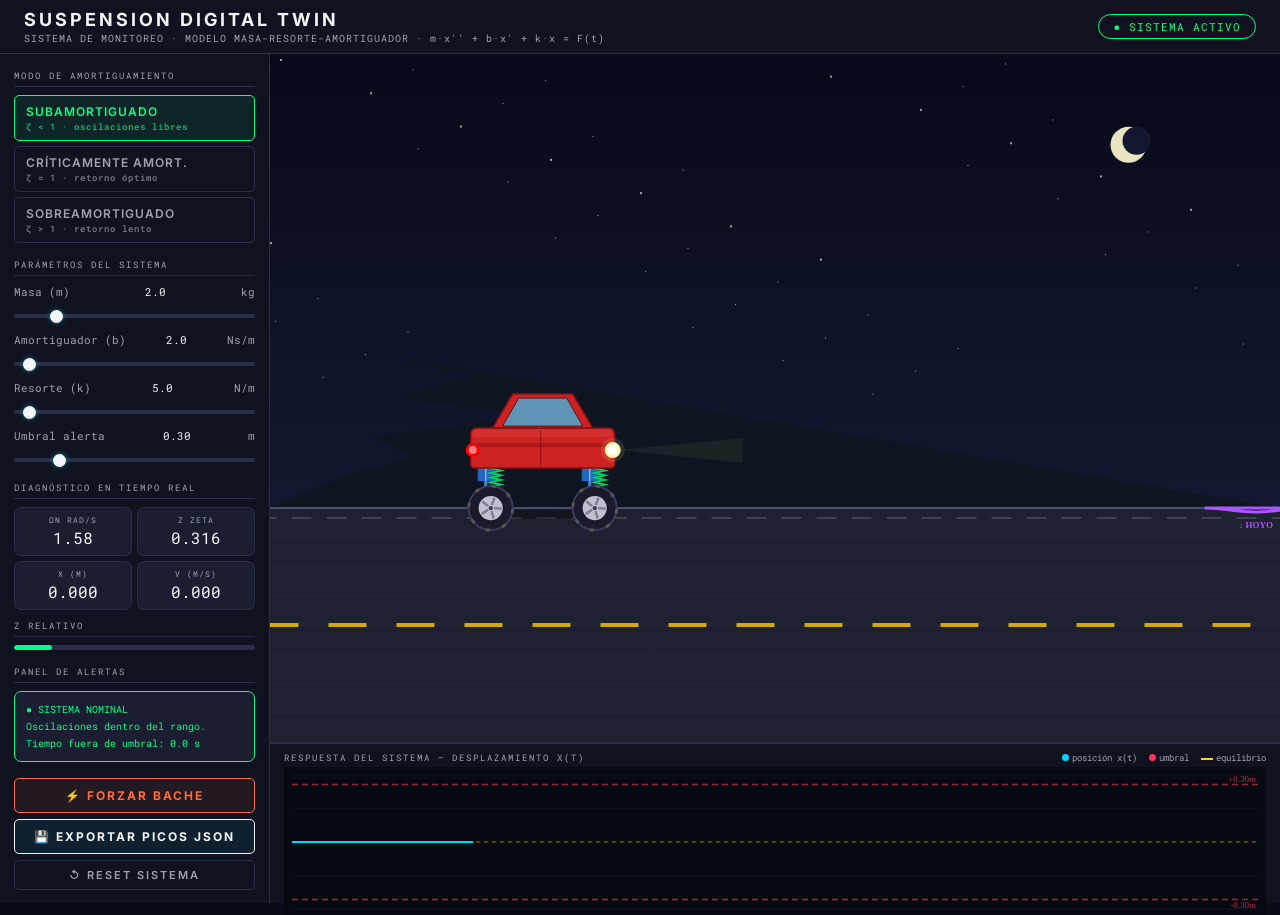
==== index.html @ b40f0a56 "refactor" ====
<!DOCTYPE html>
<html lang="es">
<head>
<meta charset="UTF-8">
<meta name="viewport" content="width=device-width, initial-scale=1.0">
<title>Simulación de suspensión automotriz</title>
<link href="https://fonts.googleapis.com/css2?family=Inter:wght@400;500;600;700&family=Roboto+Mono:wght@400;500&display=swap" rel="stylesheet">
<link rel="stylesheet" href="style.css">
</head>
<body>

<header>
  <div>
    <h1>SUSPENSION DIGITAL TWIN</h1>
    <div class="sub">SISTEMA DE MONITOREO · MODELO MASA-RESORTE-AMORTIGUADOR · m·x'' + b·x' + k·x = F(t)</div>
  </div>
  <div class="status-pill" id="statusPill">● SISTEMA ACTIVO</div>
</header>

<div class="layout">

  <!-- SIDEBAR -->
  <aside class="sidebar">

    <div>
      <div class="s-title">Modo de Amortiguamiento</div>
      <div class="mode-btns">
        <button class="mode-btn active-sub" id="btn-sub" onclick="setMode('sub')">
          SUBAMORTIGUADO
          <span class="mode-badge">ζ &lt; 1 · oscilaciones libres</span>
        </button>
        <button class="mode-btn" id="btn-crit" onclick="setMode('crit')">
          CRÍTICAMENTE AMORT.
          <span class="mode-badge">ζ = 1 · retorno óptimo</span>
        </button>
        <button class="mode-btn" id="btn-sobre" onclick="setMode('sobre')">
          SOBREAMORTIGUADO
          <span class="mode-badge">ζ &gt; 1 · retorno lento</span>
        </button>
      </div>
    </div>

    <div>
      <div class="s-title">Parámetros del Sistema</div>
      <div class="slider-group">
        <div class="slider-row">
          <label>Masa (m) <span id="lm">2.0</span> kg</label>
          <input type="range" id="sm" min="0.5" max="10" step="0.1" value="2">
        </div>
        <div class="slider-row">
          <label>Amortiguador (b) <span id="lb">2.0</span> Ns/m</label>
          <input type="range" id="sb" min="0" max="50" step="0.5" value="2">
        </div>
        <div class="slider-row">
          <label>Resorte (k) <span id="lk">5.0</span> N/m</label>
          <input type="range" id="sk" min="1" max="100" step="0.5" value="5">
        </div>
        <div class="slider-row">
          <label>Umbral alerta <span id="lth">0.30</span> m</label>
          <input type="range" id="sth" min="0.05" max="1.5" step="0.01" value="0.3">
        </div>
      </div>
    </div>

    <div>
      <div class="s-title">Diagnóstico en Tiempo Real</div>
      <div class="metrics">
        <div class="metric"><div class="m-label">ωn rad/s</div><div class="m-val" id="mwn">1.58</div></div>
        <div class="metric"><div class="m-label">ζ zeta</div><div class="m-val" id="mzeta">0.354</div></div>
        <div class="metric"><div class="m-label">x (m)</div><div class="m-val" id="mpos">0.000</div></div>
        <div class="metric"><div class="m-label">v (m/s)</div><div class="m-val" id="mvel">0.000</div></div>
      </div>
      <div class="s-title" style="margin-top:10px">ζ relativo</div>
      <div class="zeta-bar-wrap">
        <div class="zeta-bar-fill" id="zetaBar" style="width:30%;background:var(--green)"></div>
      </div>
    </div>

    <div>
      <div class="s-title">Panel de Alertas</div>
      <div class="alert-box ok" id="alertBox">
        <div id="alertText">● SISTEMA NOMINAL<br>Oscilaciones dentro del rango operativo.<br>Tiempo fuera de umbral: 0.0 s</div>
      </div>
    </div>

    <div style="display:flex;flex-direction:column;gap:6px">
      <button class="spawn-btn" onclick="spawnManualBump()">⚡ FORZAR BACHE</button>
      <button class="export-btn" onclick="exportJSON()">💾 EXPORTAR PICOS JSON</button>
      <button class="reset-btn" onclick="resetPhysics()">↺ RESET SISTEMA</button>
    </div>

  </aside>

  <!-- MAIN -->
  <div class="main-area">
    <canvas id="simCanvas"></canvas>
    <div class="graph-area">
      <div class="graph-header">
        <div class="graph-title">Respuesta del sistema — Desplazamiento x(t)</div>
        <div class="graph-legend">
          <span><span class="leg-dot" style="background:#00d4ff"></span>posición x(t)</span>
          <span><span class="leg-dot" style="background:#ff3355"></span>umbral</span>
          <span><span class="leg-dot" style="background:#ffd600;border-radius:0;width:12px;height:2px;display:inline-block;vertical-align:middle"></span>equilibrio</span>
        </div>
      </div>
      <canvas id="graphCanvas"></canvas>
    </div>
  </div>

</div>

<div id="toast">✓ Picos exportados a suspension_picos.json</div>

<script src="script.js"></script>
</body>
</html>
---- style.css ----
:root {
    --bg:      #0a0c14;
    --bg2:     #10131f;
    --bg3:     #161927;
    --panel:   #1a1e30;
    --border:  #2a2f48;
    --accent:  #f3f4f6;
    --accent2: #ff6b35;
    --green:   #00ff88;
    --yellow:  #ffd600;
    --red:     #ff3355;
    --text:    #f3f4f6;
    --text2:   #9ca3af;
    --mono: 'Roboto Mono', monospace;
    --ui:   'Inter', sans-serif;
  }
  * { box-sizing: border-box; margin: 0; padding: 0; }

  body {
    background: var(--bg);
    color: var(--text);
    font-family: var(--ui);
    min-height: 100vh;
    overflow: hidden;
  }

  /* ── Header ── */
  header {
    display: flex;
    align-items: center;
    justify-content: space-between;
    padding: 12px 24px;
    background: var(--bg2);
    border-bottom: 1px solid var(--border);
    height: 54px;
  }
  header h1 {
    font-size: 18px;
    font-weight: 700;
    letter-spacing: 3px;
    color: var(--accent);
    text-transform: uppercase;
  }
  .sub {
    font-family: var(--mono);
    font-size: 10px;
    color: var(--text2);
    letter-spacing: 1px;
    margin-top: 2px;
  }
  .status-pill {
    font-family: var(--mono);
    font-size: 11px;
    padding: 4px 14px;
    border-radius: 20px;
    border: 1px solid var(--green);
    color: var(--green);
    letter-spacing: 1px;
    animation: blink 2s infinite;
    cursor: default;
  }
  @keyframes blink { 0%,100%{opacity:1} 50%{opacity:.55} }

  /* ── Layout ── */
  .layout {
    display: grid;
    grid-template-columns: 270px 1fr;
    height: calc(100vh - 54px);
  }

  /* ── Sidebar ── */
  .sidebar {
    background: var(--bg2);
    border-right: 1px solid var(--border);
    padding: 16px 14px;
    display: flex;
    flex-direction: column;
    gap: 16px;
    overflow-y: auto;
  }
  .s-title {
    font-size: 9px;
    font-family: var(--mono);
    color: var(--text2);
    letter-spacing: 2px;
    text-transform: uppercase;
    padding-bottom: 5px;
    border-bottom: 1px solid var(--border);
    margin-bottom: 8px;
  }

  /* Mode buttons */
  .mode-btns { display: flex; flex-direction: column; gap: 5px; }
  .mode-btn {
    padding: 8px 11px;
    border-radius: 5px;
    border: 1px solid var(--border);
    background: transparent;
    color: var(--text2);
    font-family: var(--ui);
    font-size: 12px;
    font-weight: 600;
    letter-spacing: 1px;
    cursor: pointer;
    text-align: left;
    transition: all .2s;
  }
  .mode-btn:hover { border-color: var(--accent); color: var(--accent); }
  .mode-btn.active-sub  { border-color: var(--green);  color: var(--green);  background: rgba(0,255,136,.07); }
  .mode-btn.active-crit { border-color: var(--yellow); color: var(--yellow); background: rgba(255,214,0,.07); }
  .mode-btn.active-sobre{ border-color: var(--red);    color: var(--red);    background: rgba(255,51,85,.07); }
  .mode-badge { font-family: var(--mono); font-size: 9px; opacity:.7; display:block; margin-top:2px; }

  /* Sliders */
  .slider-group { display: flex; flex-direction: column; gap: 10px; }
  .slider-row label {
    display: flex;
    justify-content: space-between;
    font-size: 11px;
    color: var(--text2);
    font-family: var(--mono);
    margin-bottom: 3px;
  }
  .slider-row label span { color: var(--accent); }
  input[type=range] {
    width: 100%;
    -webkit-appearance: none;
    height: 4px;
    border-radius: 2px;
    background: var(--border);
    outline: none;
  }
  input[type=range]::-webkit-slider-thumb {
    -webkit-appearance: none;
    width: 13px; height: 13px;
    border-radius: 50%;
    background: var(--accent);
    cursor: pointer;
    box-shadow: 0 0 5px rgba(0,212,255,.5);
  }

  /* Metrics */
  .metrics { display: grid; grid-template-columns: 1fr 1fr; gap: 5px; }
  .metric {
    background: var(--panel);
    border: 1px solid var(--border);
    border-radius: 7px;
    padding: 7px 9px;
    text-align: center;
  }
  .metric .m-label { font-family: var(--mono); font-size: 8px; color: var(--text2); letter-spacing: 1px; text-transform: uppercase; }
  .metric .m-val   { font-family: var(--mono); font-size: 16px; color: var(--accent); margin-top: 2px; }

  /* Zeta bar */
  .zeta-bar-wrap { height: 5px; background: var(--border); border-radius: 3px; overflow: hidden; margin-top: 3px; }
  .zeta-bar-fill { height: 100%; border-radius: 3px; transition: width .3s, background .3s; }

  /* Alert */
  .alert-box {
    border-radius: 7px;
    border: 1px solid var(--border);
    padding: 9px 11px;
    font-family: var(--mono);
    font-size: 10px;
    line-height: 1.7;
    background: var(--panel);
    min-height: 70px;
    transition: border-color .3s;
  }
  .alert-box.ok    { border-color: var(--green); color: var(--green); }
  .alert-box.warn  { border-color: var(--yellow); color: var(--yellow); }
  .alert-box.error { border-color: var(--red); color: var(--red); animation: flashborder .5s infinite alternate; }
  @keyframes flashborder { from{border-color:var(--red)} to{border-color:transparent} }

  /* Buttons */
  .spawn-btn {
    width: 100%;
    padding: 9px;
    border-radius: 5px;
    border: 1px solid var(--accent2);
    background: rgba(255,107,53,.08);
    color: var(--accent2);
    font-family: var(--ui);
    font-size: 12px;
    font-weight: 700;
    letter-spacing: 2px;
    cursor: pointer;
    text-transform: uppercase;
    transition: all .2s;
  }
  .spawn-btn:hover { background: rgba(255,107,53,.2); }

  .export-btn {
    width: 100%;
    padding: 9px;
    border-radius: 5px;
    border: 1px solid var(--accent);
    background: rgba(0,212,255,.07);
    color: var(--accent);
    font-family: var(--ui);
    font-size: 12px;
    font-weight: 700;
    letter-spacing: 2px;
    cursor: pointer;
    text-transform: uppercase;
    transition: all .2s;
  }
  .export-btn:hover { background: rgba(0,212,255,.18); }

  .reset-btn {
    width: 100%;
    padding: 7px;
    border-radius: 5px;
    border: 1px solid var(--border);
    background: transparent;
    color: var(--text2);
    font-family: var(--ui);
    font-size: 11px;
    font-weight: 600;
    letter-spacing: 2px;
    cursor: pointer;
    text-transform: uppercase;
    transition: all .2s;
  }
  .reset-btn:hover { border-color: var(--text2); color: var(--text); }

  /* ── Main ── */
  .main-area {
    display: flex;
    flex-direction: column;
  }
  #simCanvas {
    width: 100%;
    display: block;
    background: #080a12;
    border-bottom: 1px solid var(--border);
    flex: 1 1 0;
  }

  /* Graph */
  .graph-area {
    background: var(--bg2);
    border-top: 1px solid var(--border);
    padding: 8px 14px 7px;
    height: 160px;
    display: flex;
    flex-direction: column;
    gap: 4px;
  }
  .graph-header {
    display: flex;
    justify-content: space-between;
    align-items: center;
  }
  .graph-title { font-family: var(--mono); font-size: 9px; color: var(--text2); letter-spacing: 2px; text-transform: uppercase; }
  .graph-legend { display: flex; gap: 12px; font-family: var(--mono); font-size: 9px; color: var(--text2); align-items: center; }
  .leg-dot { display:inline-block; width:7px; height:7px; border-radius:50%; margin-right:3px; }
  #graphCanvas { width:100%; flex:1; display:block; }

  /* Export toast */
  #toast {
    position: fixed;
    bottom: 24px;
    right: 24px;
    background: var(--panel);
    border: 1px solid var(--green);
    color: var(--green);
    font-family: var(--mono);
    font-size: 11px;
    padding: 10px 18px;
    border-radius: 8px;
    opacity: 0;
    transform: translateY(10px);
    transition: all .3s;
    pointer-events: none;
    z-index: 100;
  }
  #toast.show { opacity: 1; transform: translateY(0); }

  /* Scrollbar */
  .sidebar::-webkit-scrollbar { width: 4px; }
  .sidebar::-webkit-scrollbar-track { background: transparent; }
  .sidebar::-webkit-scrollbar-thumb { background: var(--border); border-radius: 2px; }
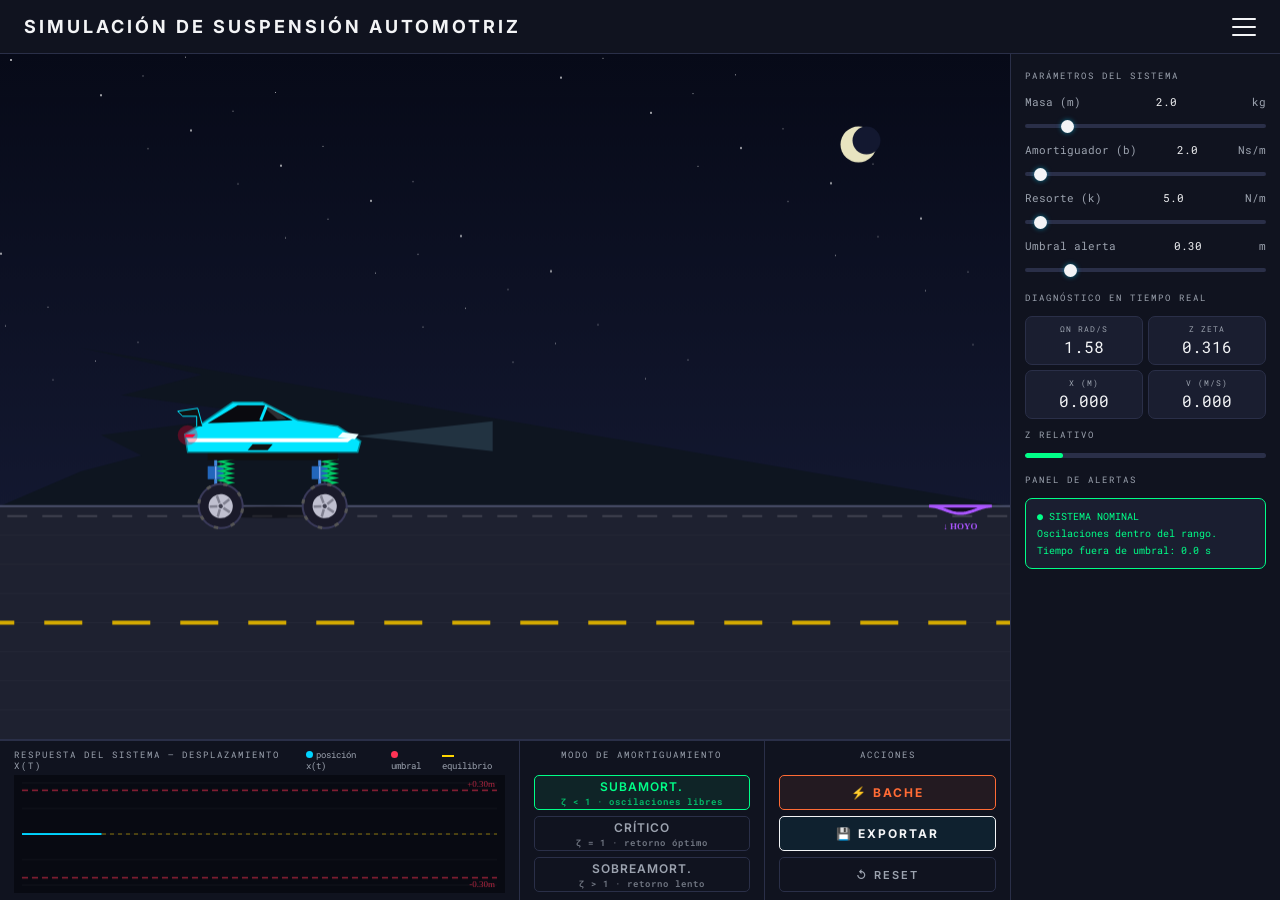
==== commit ae49ccbc: "refactor" ====
--- a/index.html
+++ b/index.html
@@ -10,35 +10,19 @@
 <body>
 
 <header>
-  <div>
-    <h1>SUSPENSION DIGITAL TWIN</h1>
-    <div class="sub">SISTEMA DE MONITOREO · MODELO MASA-RESORTE-AMORTIGUADOR · m·x'' + b·x' + k·x = F(t)</div>
-  </div>
-  <div class="status-pill" id="statusPill">● SISTEMA ACTIVO</div>
+  <h1>SIMULACIÓN DE SUSPENSIÓN AUTOMOTRIZ</h1>
+  <button class="hamburger-btn" onclick="toggleSidebar()" aria-label="Toggle Menu">
+    <span></span>
+    <span></span>
+    <span></span>
+  </button>
 </header>
-
+<main>
 <div class="layout">
 
   <!-- SIDEBAR -->
   <aside class="sidebar">
 
-    <div>
-      <div class="s-title">Modo de Amortiguamiento</div>
-      <div class="mode-btns">
-        <button class="mode-btn active-sub" id="btn-sub" onclick="setMode('sub')">
-          SUBAMORTIGUADO
-          <span class="mode-badge">ζ &lt; 1 · oscilaciones libres</span>
-        </button>
-        <button class="mode-btn" id="btn-crit" onclick="setMode('crit')">
-          CRÍTICAMENTE AMORT.
-          <span class="mode-badge">ζ = 1 · retorno óptimo</span>
-        </button>
-        <button class="mode-btn" id="btn-sobre" onclick="setMode('sobre')">
-          SOBREAMORTIGUADO
-          <span class="mode-badge">ζ &gt; 1 · retorno lento</span>
-        </button>
-      </div>
-    </div>
 
     <div>
       <div class="s-title">Parámetros del Sistema</div>
@@ -83,34 +67,59 @@
       </div>
     </div>
 
-    <div style="display:flex;flex-direction:column;gap:6px">
-      <button class="spawn-btn" onclick="spawnManualBump()">⚡ FORZAR BACHE</button>
-      <button class="export-btn" onclick="exportJSON()">💾 EXPORTAR PICOS JSON</button>
-      <button class="reset-btn" onclick="resetPhysics()">↺ RESET SISTEMA</button>
-    </div>
 
   </aside>
 
   <!-- MAIN -->
   <div class="main-area">
     <canvas id="simCanvas"></canvas>
-    <div class="graph-area">
-      <div class="graph-header">
-        <div class="graph-title">Respuesta del sistema — Desplazamiento x(t)</div>
-        <div class="graph-legend">
-          <span><span class="leg-dot" style="background:#00d4ff"></span>posición x(t)</span>
-          <span><span class="leg-dot" style="background:#ff3355"></span>umbral</span>
-          <span><span class="leg-dot" style="background:#ffd600;border-radius:0;width:12px;height:2px;display:inline-block;vertical-align:middle"></span>equilibrio</span>
+    <div class="bottom-panel">
+      <div class="graph-area">
+        <div class="graph-header">
+          <div class="graph-title">Respuesta del sistema — Desplazamiento x(t)</div>
+          <div class="graph-legend">
+            <span><span class="leg-dot" style="background:#00d4ff"></span>posición x(t)</span>
+            <span><span class="leg-dot" style="background:#ff3355"></span>umbral</span>
+            <span><span class="leg-dot" style="background:#ffd600;border-radius:0;width:12px;height:2px;display:inline-block;vertical-align:middle"></span>equilibrio</span>
+          </div>
+        </div>
+        <canvas id="graphCanvas"></canvas>
+      </div>
+      
+      <div class="bottom-controls">
+        <div class="bc-top">
+          <div class="s-title">Modo de Amortiguamiento</div>
+          <div class="mode-btns horiz">
+            <button class="mode-btn active-sub" id="btn-sub" onclick="setMode('sub')">
+              SUBAMORT.
+              <span class="mode-badge">ζ &lt; 1 · oscilaciones libres</span>
+            </button>
+            <button class="mode-btn" id="btn-crit" onclick="setMode('crit')">
+              CRÍTICO
+              <span class="mode-badge">ζ = 1 · retorno óptimo</span>
+            </button>
+            <button class="mode-btn" id="btn-sobre" onclick="setMode('sobre')">
+              SOBREAMORT.
+              <span class="mode-badge">ζ &gt; 1 · retorno lento</span>
+            </button>
+          </div>
+        </div>
+        <div class="bc-bottom">
+          <div class="a-title">Acciones</div>
+          <div class="action-btns">
+            <button class="spawn-btn" onclick="spawnManualBump()">⚡ BACHE</button>
+            <button class="export-btn" onclick="exportJSON()">💾 EXPORTAR</button>
+            <button class="reset-btn" onclick="resetPhysics()">↺ RESET</button>
+          </div>
         </div>
       </div>
-      <canvas id="graphCanvas"></canvas>
     </div>
   </div>
 
 </div>
 
 <div id="toast">✓ Picos exportados a suspension_picos.json</div>
-
+</main>
 <script src="script.js"></script>
 </body>
 </html>
--- a/style.css
+++ b/style.css
@@ -63,29 +63,35 @@
 
   /* ── Layout ── */
   .layout {
-    display: grid;
-    grid-template-columns: 270px 1fr;
+    display: flex;
     height: calc(100vh - 54px);
+    overflow: hidden;
   }
 
   /* ── Sidebar ── */
   .sidebar {
+    order: 2;
     background: var(--bg2);
-    border-right: 1px solid var(--border);
+    border-left: 1px solid var(--border);
     padding: 16px 14px;
     display: flex;
     flex-direction: column;
     gap: 16px;
     overflow-y: auto;
-  }
-  .s-title {
+    width: 270px;
+    flex-shrink: 0;
+    transition: margin-right 0.3s ease;
+  }
+  body.sidebar-closed .sidebar {
+    margin-right: -270px;
+  }
+  .s-title, .a-title{
     font-size: 9px;
     font-family: var(--mono);
     color: var(--text2);
     letter-spacing: 2px;
     text-transform: uppercase;
     padding-bottom: 5px;
-    border-bottom: 1px solid var(--border);
     margin-bottom: 8px;
   }
 
@@ -228,24 +234,77 @@
   .main-area {
     display: flex;
     flex-direction: column;
+    flex: 1;
+    min-width: 0;
+    min-height: 0;
   }
   #simCanvas {
     width: 100%;
+    height: 100%;
+    min-height: 0;
     display: block;
     background: #080a12;
     border-bottom: 1px solid var(--border);
     flex: 1 1 0;
   }
 
-  /* Graph */
-  .graph-area {
+  /* Bottom Panel */
+  .bottom-panel {
+    display: flex;
+    height: 160px;
     background: var(--bg2);
     border-top: 1px solid var(--border);
+  }
+  .graph-area {
+    flex: 1;
     padding: 8px 14px 7px;
-    height: 160px;
     display: flex;
     flex-direction: column;
     gap: 4px;
+    border-right: 1px solid var(--border);
+  }
+  .bottom-controls {
+    flex: 1;
+    display: flex;
+    flex-direction: row;
+  }
+  .bc-top, .bc-bottom {
+    flex: 1;
+    padding: 8px 14px;
+    display: flex;
+    flex-direction: column;
+    text-align: center;
+    min-height: 0;
+    border-bottom: none;
+  }
+  .bc-top { border-right: 1px solid var(--border); }
+  
+  .mode-btns.horiz, .action-btns {
+    display: flex;
+    flex-direction: column;
+    flex: 1;
+    gap: 6px;
+    margin-top: 2px;
+    min-height: 0;
+  }
+  .action-btns button {
+    flex: 1;
+    display: flex;
+    align-items: center;
+    justify-content: center;
+    margin: 0;
+    padding: 0;
+    min-height: 0;
+  }
+  .mode-btns.horiz .mode-btn {
+    flex: 1;
+    display: flex;
+    flex-direction: column;
+    align-items: center;
+    justify-content: center;
+    text-align: center;
+    padding: 2px;
+    min-height: 0;
   }
   .graph-header {
     display: flex;
@@ -255,7 +314,7 @@
   .graph-title { font-family: var(--mono); font-size: 9px; color: var(--text2); letter-spacing: 2px; text-transform: uppercase; }
   .graph-legend { display: flex; gap: 12px; font-family: var(--mono); font-size: 9px; color: var(--text2); align-items: center; }
   .leg-dot { display:inline-block; width:7px; height:7px; border-radius:50%; margin-right:3px; }
-  #graphCanvas { width:100%; flex:1; display:block; }
+  #graphCanvas { width:100%; height:100%; min-height:0; flex:1; display:block; }
 
   /* Export toast */
   #toast {
@@ -281,3 +340,36 @@
   .sidebar::-webkit-scrollbar { width: 4px; }
   .sidebar::-webkit-scrollbar-track { background: transparent; }
   .sidebar::-webkit-scrollbar-thumb { background: var(--border); border-radius: 2px; }
+
+  /* ── Hamburger Button ── */
+  .hamburger-btn {
+    background: transparent;
+    border: none;
+    cursor: pointer;
+    display: flex;
+    flex-direction: column;
+    justify-content: space-between;
+    width: 24px;
+    height: 18px;
+    padding: 0;
+  }
+  .hamburger-btn span {
+    display: block;
+    width: 100%;
+    height: 2px;
+    background: var(--accent);
+    border-radius: 2px;
+    transition: all 0.3s ease;
+  }
+  .hamburger-btn:hover span {
+    background: var(--accent2);
+  }
+  body.sidebar-closed .hamburger-btn span:nth-child(1) {
+    transform: translateY(8px) rotate(45deg);
+  }
+  body.sidebar-closed .hamburger-btn span:nth-child(2) {
+    opacity: 0;
+  }
+  body.sidebar-closed .hamburger-btn span:nth-child(3) {
+    transform: translateY(-8px) rotate(-45deg);
+  }
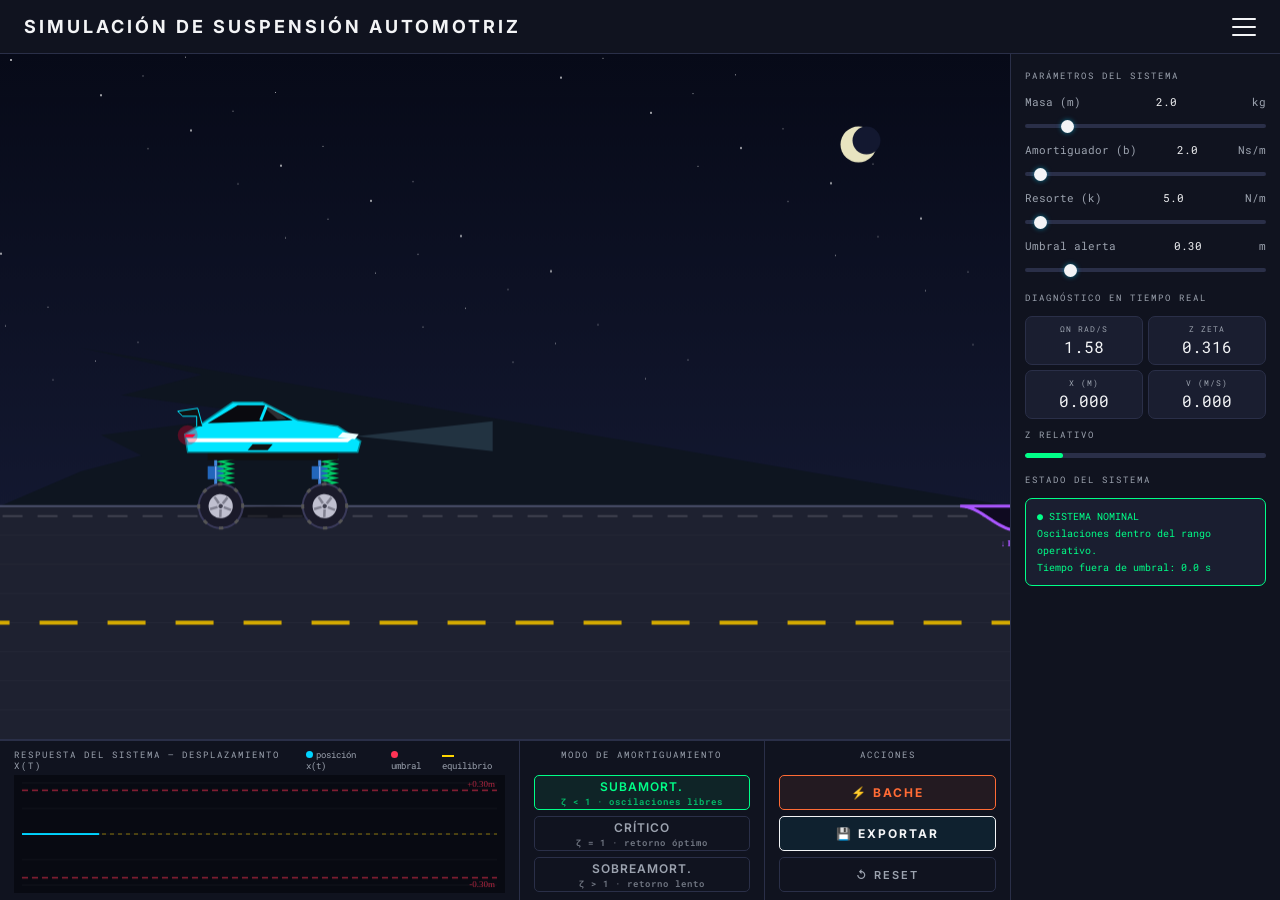
==== commit 9dc81658: "T" ====
--- a/index.html
+++ b/index.html
@@ -61,7 +61,7 @@
     </div>
 
     <div>
-      <div class="s-title">Panel de Alertas</div>
+      <div class="s-title">Estado del Sistema</div>
       <div class="alert-box ok" id="alertBox">
         <div id="alertText">● SISTEMA NOMINAL<br>Oscilaciones dentro del rango operativo.<br>Tiempo fuera de umbral: 0.0 s</div>
       </div>
@@ -119,6 +119,7 @@
 </div>
 
 <div id="toast">✓ Picos exportados a suspension_picos.json</div>
+<div id="alertNotification" class="alert-notification"></div>
 </main>
 <script src="script.js"></script>
 </body>
--- a/style.css
+++ b/style.css
@@ -373,3 +373,61 @@
   body.sidebar-closed .hamburger-btn span:nth-child(3) {
     transform: translateY(-8px) rotate(-45deg);
   }
+
+  /* ── Alert Notification ── */
+  .alert-notification {
+    position: fixed;
+    top: 24px;
+    right: 24px;
+    background: var(--panel);
+    border: 1px solid transparent;
+    color: var(--text);
+    font-family: var(--mono);
+    font-size: 11px;
+    padding: 14px 34px 14px 20px;
+    border-radius: 8px;
+    opacity: 0;
+    transform: translateX(50px);
+    transition: all .4s cubic-bezier(0.175, 0.885, 0.32, 1.275);
+    pointer-events: none;
+    z-index: 100;
+    line-height: 1.5;
+    box-shadow: 0 8px 24px rgba(0,0,0,0.6);
+    max-width: 320px;
+  }
+  .alert-notification.show {
+    opacity: 1;
+    transform: translateX(0);
+    pointer-events: auto;
+  }
+  .alert-notification.warn {
+    border-color: var(--yellow);
+    color: var(--yellow);
+    box-shadow: 0 4px 16px rgba(255, 214, 0, 0.2);
+  }
+  .alert-notification.error {
+    border-color: var(--red);
+    color: var(--red);
+    box-shadow: 0 4px 16px rgba(255, 51, 85, 0.3);
+    animation: pulseErrorNotification 1.5s infinite alternate;
+  }
+  @keyframes pulseErrorNotification {
+    from { box-shadow: 0 4px 16px rgba(255, 51, 85, 0.3); }
+    to { box-shadow: 0 4px 24px rgba(255, 51, 85, 0.6); border-color: rgba(255,51,85,0.7); }
+  }
+  .alert-close {
+    position: absolute;
+    top: 6px;
+    right: 8px;
+    background: transparent;
+    border: none;
+    color: var(--text2);
+    font-size: 18px;
+    cursor: pointer;
+    line-height: 1;
+    padding: 4px;
+    transition: color 0.2s;
+  }
+  .alert-close:hover {
+    color: var(--text);
+  }
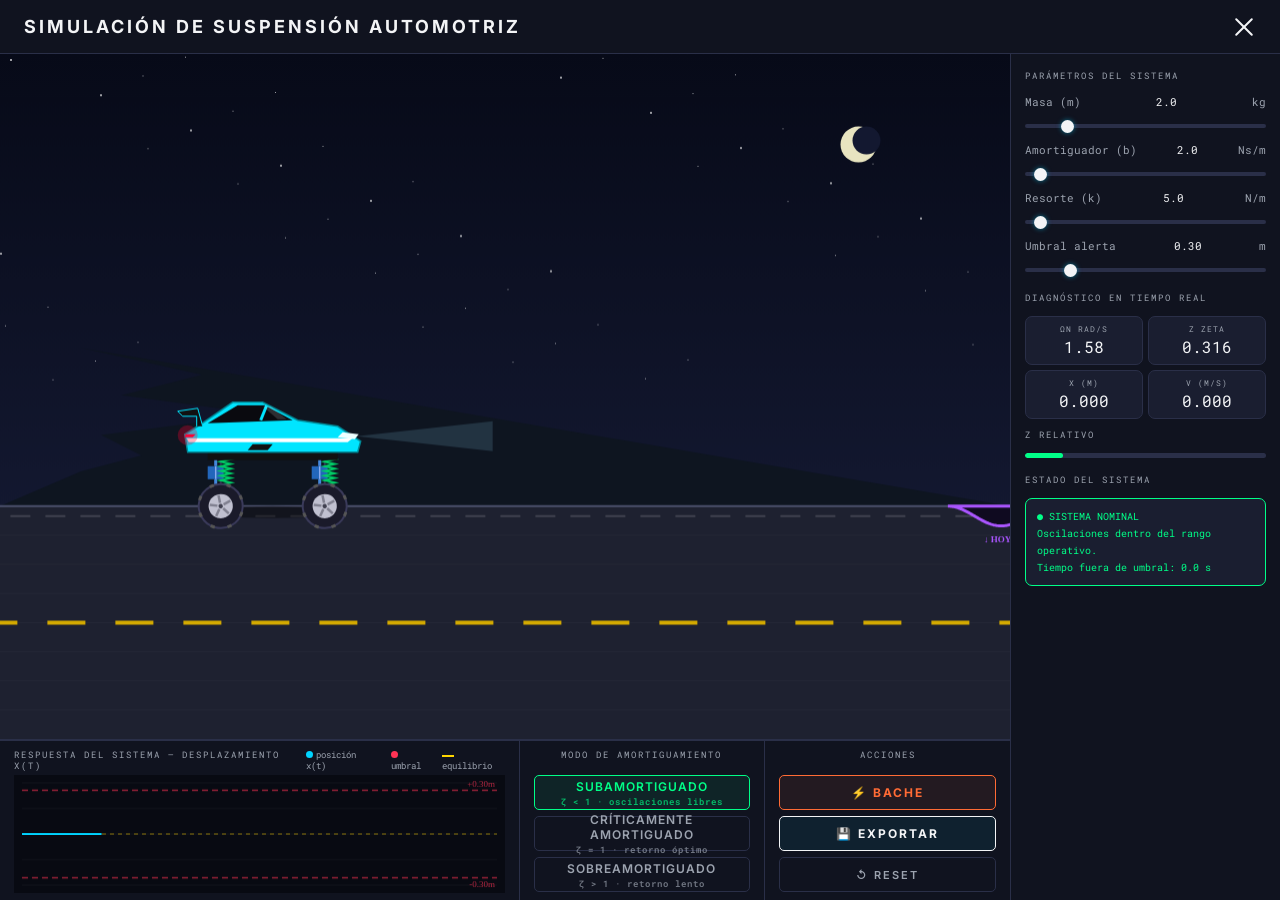
==== commit 3d1bcd47: "a" ====
--- a/index.html
+++ b/index.html
@@ -91,15 +91,15 @@
           <div class="s-title">Modo de Amortiguamiento</div>
           <div class="mode-btns horiz">
             <button class="mode-btn active-sub" id="btn-sub" onclick="setMode('sub')">
-              SUBAMORT.
+              SUBAMORTIGUADO
               <span class="mode-badge">ζ &lt; 1 · oscilaciones libres</span>
             </button>
             <button class="mode-btn" id="btn-crit" onclick="setMode('crit')">
-              CRÍTICO
+              CRÍTICAMENTE AMORTIGUADO
               <span class="mode-badge">ζ = 1 · retorno óptimo</span>
             </button>
             <button class="mode-btn" id="btn-sobre" onclick="setMode('sobre')">
-              SOBREAMORT.
+              SOBREAMORTIGUADO
               <span class="mode-badge">ζ &gt; 1 · retorno lento</span>
             </button>
           </div>
--- a/style.css
+++ b/style.css
@@ -364,14 +364,24 @@
   .hamburger-btn:hover span {
     background: var(--accent2);
   }
+  .hamburger-btn span:nth-child(1) {
+    transform: translateY(8px) rotate(45deg);
+  }
+  .hamburger-btn span:nth-child(2) {
+    opacity: 0;
+  }
+  .hamburger-btn span:nth-child(3) {
+    transform: translateY(-8px) rotate(-45deg);
+  }
+
   body.sidebar-closed .hamburger-btn span:nth-child(1) {
-    transform: translateY(8px) rotate(45deg);
+    transform: none;
   }
   body.sidebar-closed .hamburger-btn span:nth-child(2) {
-    opacity: 0;
+    opacity: 1;
   }
   body.sidebar-closed .hamburger-btn span:nth-child(3) {
-    transform: translateY(-8px) rotate(-45deg);
+    transform: none;
   }
 
   /* ── Alert Notification ── */
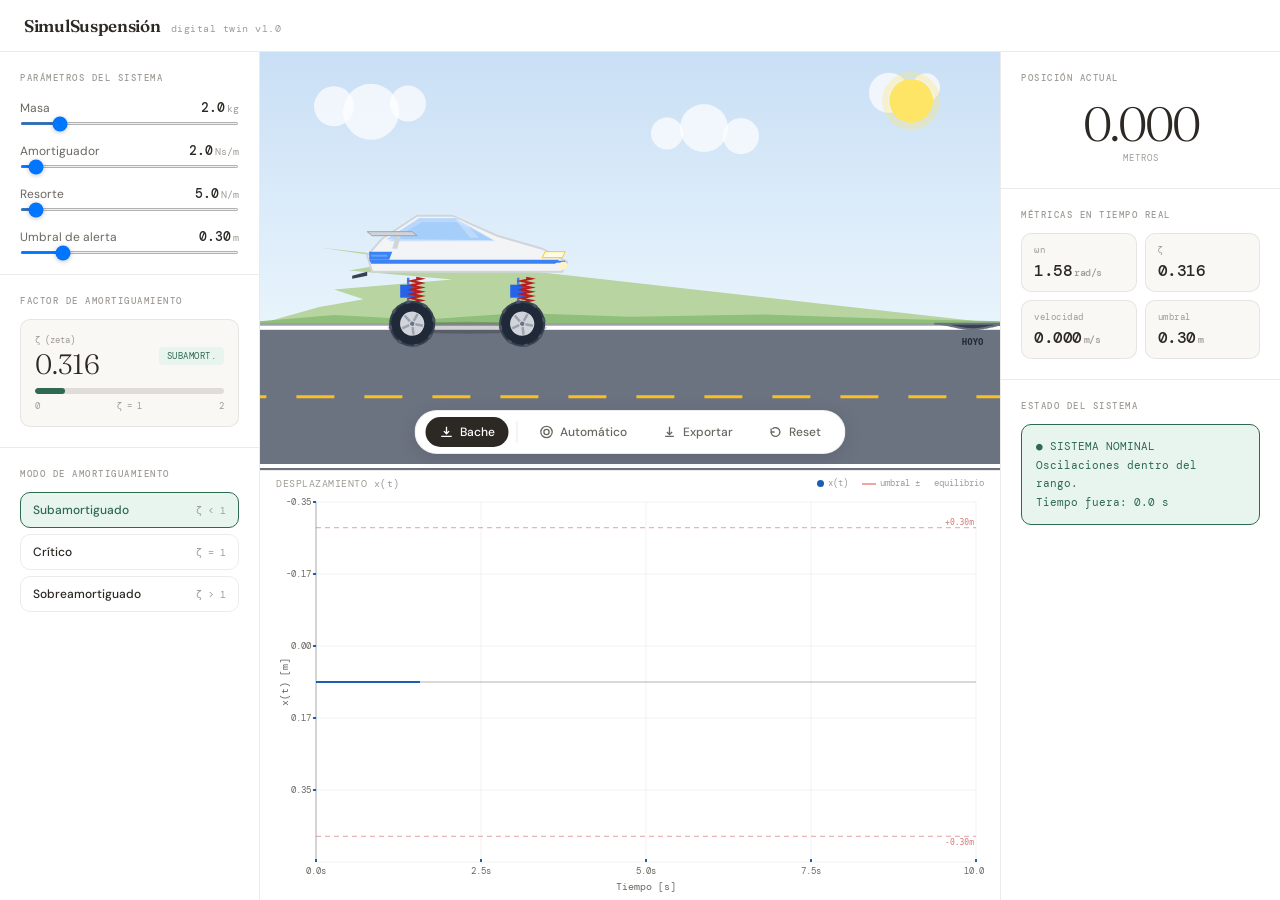
==== commit b7052047: "teban" ====
--- a/index.html
+++ b/index.html
@@ -3,124 +3,208 @@
 <head>
 <meta charset="UTF-8">
 <meta name="viewport" content="width=device-width, initial-scale=1.0">
-<title>Simulación de suspensión automotriz</title>
-<link href="https://fonts.googleapis.com/css2?family=Inter:wght@400;500;600;700&family=Roboto+Mono:wght@400;500&display=swap" rel="stylesheet">
-<link rel="stylesheet" href="style.css">
+<title>SimulSuspension</title>
+<link href="https://fonts.googleapis.com/css2?family=DM+Mono:wght@400;500&family=Fraunces:ital,wght@0,300;0,600;1,300&family=DM+Sans:wght@400;500;600&display=swap" rel="stylesheet">
+<link rel="stylesheet" href="styles.css">
 </head>
 <body>
 
 <header>
-  <h1>SIMULACIÓN DE SUSPENSIÓN AUTOMOTRIZ</h1>
-  <button class="hamburger-btn" onclick="toggleSidebar()" aria-label="Toggle Menu">
-    <span></span>
-    <span></span>
-    <span></span>
-  </button>
+  <div class="brand">
+    <span class="brand-name">SimulSuspensión</span>
+    <span class="brand-tag">digital twin v1.0</span>
+  </div>
 </header>
-<main>
-<div class="layout">
-
-  <!-- SIDEBAR -->
-  <aside class="sidebar">
-
-
-    <div>
-      <div class="s-title">Parámetros del Sistema</div>
-      <div class="slider-group">
-        <div class="slider-row">
-          <label>Masa (m) <span id="lm">2.0</span> kg</label>
+
+<div class="app-shell">
+
+  <!-- ── LEFT: Parámetros + Modo ── -->
+  <aside class="panel-left">
+
+    <div>
+      <div class="section-title">Parámetros del Sistema</div>
+      <div class="param-block">
+        <div class="param-item">
+          <div class="param-header">
+            <span class="param-label">Masa</span>
+            <span><span class="param-val" id="lm">2.0</span><span class="param-unit">kg</span></span>
+          </div>
           <input type="range" id="sm" min="0.5" max="10" step="0.1" value="2">
         </div>
-        <div class="slider-row">
-          <label>Amortiguador (b) <span id="lb">2.0</span> Ns/m</label>
+        <div class="param-item">
+          <div class="param-header">
+            <span class="param-label">Amortiguador</span>
+            <span><span class="param-val" id="lb">2.0</span><span class="param-unit">Ns/m</span></span>
+          </div>
           <input type="range" id="sb" min="0" max="50" step="0.5" value="2">
         </div>
-        <div class="slider-row">
-          <label>Resorte (k) <span id="lk">5.0</span> N/m</label>
+        <div class="param-item">
+          <div class="param-header">
+            <span class="param-label">Resorte</span>
+            <span><span class="param-val" id="lk">5.0</span><span class="param-unit">N/m</span></span>
+          </div>
           <input type="range" id="sk" min="1" max="100" step="0.5" value="5">
         </div>
-        <div class="slider-row">
-          <label>Umbral alerta <span id="lth">0.30</span> m</label>
+        <div class="param-item">
+          <div class="param-header">
+            <span class="param-label">Umbral de alerta</span>
+            <span><span class="param-val" id="lth">0.30</span><span class="param-unit">m</span></span>
+          </div>
           <input type="range" id="sth" min="0.05" max="1.5" step="0.01" value="0.3">
         </div>
       </div>
     </div>
 
-    <div>
-      <div class="s-title">Diagnóstico en Tiempo Real</div>
-      <div class="metrics">
-        <div class="metric"><div class="m-label">ωn rad/s</div><div class="m-val" id="mwn">1.58</div></div>
-        <div class="metric"><div class="m-label">ζ zeta</div><div class="m-val" id="mzeta">0.354</div></div>
-        <div class="metric"><div class="m-label">x (m)</div><div class="m-val" id="mpos">0.000</div></div>
-        <div class="metric"><div class="m-label">v (m/s)</div><div class="m-val" id="mvel">0.000</div></div>
-      </div>
-      <div class="s-title" style="margin-top:10px">ζ relativo</div>
-      <div class="zeta-bar-wrap">
-        <div class="zeta-bar-fill" id="zetaBar" style="width:30%;background:var(--green)"></div>
-      </div>
-    </div>
-
-    <div>
-      <div class="s-title">Estado del Sistema</div>
-      <div class="alert-box ok" id="alertBox">
-        <div id="alertText">● SISTEMA NOMINAL<br>Oscilaciones dentro del rango operativo.<br>Tiempo fuera de umbral: 0.0 s</div>
-      </div>
-    </div>
-
+    <div class="divider"></div>
+
+    <div>
+      <div class="section-title">Factor de amortiguamiento</div>
+      <div class="zeta-card">
+        <div class="zeta-header">
+          <div>
+            <div style="font-family:var(--mono);font-size:9px;color:var(--text3);margin-bottom:4px;">ζ (zeta)</div>
+            <div class="zeta-big" id="zetaNum">0.354</div>
+          </div>
+          <span class="zeta-state sub" id="zetaState">SUBAMORT.</span>
+        </div>
+        <div class="zeta-track">
+          <div class="zeta-fill" id="zetaBar" style="width:30%;background:var(--green)"></div>
+        </div>
+        <div class="zeta-labels">
+          <span>0</span>
+          <span>ζ = 1</span>
+          <span>2</span>
+        </div>
+      </div>
+    </div>
+
+    <div class="divider"></div>
+
+    <div>
+      <div class="section-title">Modo de amortiguamiento</div>
+      <div class="mode-group">
+        <button class="mode-btn active-sub" id="btn-sub" onclick="setMode('sub')">
+          <span class="mode-name">Subamortiguado</span>
+          <span class="mode-zeta">ζ &lt; 1</span>
+        </button>
+        <button class="mode-btn" id="btn-crit" onclick="setMode('crit')">
+          <span class="mode-name">Crítico</span>
+          <span class="mode-zeta">ζ = 1</span>
+        </button>
+        <button class="mode-btn" id="btn-sobre" onclick="setMode('sobre')">
+          <span class="mode-name">Sobreamortiguado</span>
+          <span class="mode-zeta">ζ &gt; 1</span>
+        </button>
+      </div>
+    </div>
 
   </aside>
 
-  <!-- MAIN -->
-  <div class="main-area">
-    <canvas id="simCanvas"></canvas>
-    <div class="bottom-panel">
-      <div class="graph-area">
-        <div class="graph-header">
-          <div class="graph-title">Respuesta del sistema — Desplazamiento x(t)</div>
-          <div class="graph-legend">
-            <span><span class="leg-dot" style="background:#00d4ff"></span>posición x(t)</span>
-            <span><span class="leg-dot" style="background:#ff3355"></span>umbral</span>
-            <span><span class="leg-dot" style="background:#ffd600;border-radius:0;width:12px;height:2px;display:inline-block;vertical-align:middle"></span>equilibrio</span>
-          </div>
-        </div>
-        <canvas id="graphCanvas"></canvas>
-      </div>
-      
-      <div class="bottom-controls">
-        <div class="bc-top">
-          <div class="s-title">Modo de Amortiguamiento</div>
-          <div class="mode-btns horiz">
-            <button class="mode-btn active-sub" id="btn-sub" onclick="setMode('sub')">
-              SUBAMORTIGUADO
-              <span class="mode-badge">ζ &lt; 1 · oscilaciones libres</span>
-            </button>
-            <button class="mode-btn" id="btn-crit" onclick="setMode('crit')">
-              CRÍTICAMENTE AMORTIGUADO
-              <span class="mode-badge">ζ = 1 · retorno óptimo</span>
-            </button>
-            <button class="mode-btn" id="btn-sobre" onclick="setMode('sobre')">
-              SOBREAMORTIGUADO
-              <span class="mode-badge">ζ &gt; 1 · retorno lento</span>
-            </button>
-          </div>
-        </div>
-        <div class="bc-bottom">
-          <div class="a-title">Acciones</div>
-          <div class="action-btns">
-            <button class="spawn-btn" onclick="spawnManualBump()">⚡ BACHE</button>
-            <button class="export-btn" onclick="exportJSON()">💾 EXPORTAR</button>
-            <button class="reset-btn" onclick="resetPhysics()">↺ RESET</button>
-          </div>
-        </div>
-      </div>
-    </div>
-  </div>
-
+  <!-- ── CENTER: Canvas + Gráfica ── -->
+  <main class="panel-center">
+    <div class="sim-wrap">
+      <canvas id="simCanvas"></canvas>
+
+      <!-- Toolbar flotante -->
+      <div class="sim-toolbar">
+        <button class="tool-btn primary" onclick="spawnManualBump()">
+          <svg viewBox="0 0 16 16" fill="none" stroke="currentColor" stroke-width="1.5">
+            <path d="M8 2v8M5 7l3 3 3-3"/>
+            <path d="M2 13h12" stroke-width="1.5"/>
+          </svg>
+          Bache
+        </button>
+        <div class="tool-sep"></div>
+        <button class="tool-btn" id="toggleAutoBumps" onclick="toggleAutoBumps()">
+          <svg viewBox="0 0 16 16" fill="none" stroke="currentColor" stroke-width="1.5">
+            <circle cx="8" cy="8" r="3"/>
+            <circle cx="8" cy="8" r="6.5"/>
+          </svg>
+          Automático
+        </button>
+        <button class="tool-btn" onclick="exportJSON()">
+          <svg viewBox="0 0 16 16" fill="none" stroke="currentColor" stroke-width="1.5">
+            <path d="M8 2v9M5 8l3 3 3-3"/>
+            <path d="M3 13h10"/>
+          </svg>
+          Exportar
+        </button>
+        <button class="tool-btn" onclick="resetPhysics()">
+          <svg viewBox="0 0 16 16" fill="none" stroke="currentColor" stroke-width="1.5">
+            <path d="M3 8a5 5 0 1 0 1.5-3.5"/>
+            <path d="M3 4v4h4"/>
+          </svg>
+          Reset
+        </button>
+      </div>
+    </div>
+
+    <!-- Gráfica -->
+    <div class="graph-strip">
+      <div class="graph-topbar">
+        <span class="graph-label">DESPLAZAMIENTO x(t)</span>
+        <div class="graph-legend">
+          <span><span class="leg-dot" style="background:#1a5fb4"></span>x(t)</span>
+          <span><span class="leg-dash"></span>umbral ±</span>
+          <span style="font-size:9px;color:var(--text3)">equilibrio</span>
+        </div>
+      </div>
+      <canvas id="graphCanvas"></canvas>
+    </div>
+  </main>
+
+  <!-- ── RIGHT: Diagnóstico ── -->
+  <aside class="panel-right">
+
+    <div>
+      <div class="section-title">Posición actual</div>
+      <div class="big-stat">
+        <div class="big-stat-num" id="bigPos">0.000</div>
+        <div class="big-stat-label">METROS</div>
+      </div>
+    </div>
+
+    <div class="divider"></div>
+
+    <div>
+      <div class="section-title">Métricas en tiempo real</div>
+      <div class="metrics-grid">
+        <div class="metric-card">
+          <div class="m-label">ωn</div>
+          <div class="m-val" id="mwn">1.58<span class="m-unit">rad/s</span></div>
+        </div>
+        <div class="metric-card">
+          <div class="m-label">ζ</div>
+          <div class="m-val" id="mzeta">0.354</div>
+        </div>
+        <div class="metric-card">
+          <div class="m-label">velocidad</div>
+          <div class="m-val" id="mvel">0.000<span class="m-unit">m/s</span></div>
+        </div>
+        <div class="metric-card">
+          <div class="m-label">umbral</div>
+          <div class="m-val" id="mth2">0.30<span class="m-unit">m</span></div>
+        </div>
+      </div>
+    </div>
+
+    <div class="divider"></div>
+
+    <div>
+      <div class="section-title">Estado del sistema</div>
+      <div class="alert-area">
+        <div class="alert-box ok" id="alertBox">
+          <div id="alertText">● SISTEMA NOMINAL<br>Oscilaciones dentro del rango.<br>Tiempo fuera: 0.0 s</div>
+        </div>
+      </div>
+    </div>
+
+  </aside>
 </div>
 
-<div id="toast">✓ Picos exportados a suspension_picos.json</div>
+<div id="toast">✓ Exportado correctamente</div>
 <div id="alertNotification" class="alert-notification"></div>
-</main>
+
 <script src="script.js"></script>
 </body>
-</html>
+</html>
--- a/styles.css
+++ b/styles.css
@@ -0,0 +1,664 @@
+:root {
+  --bg:       #f5f3ee;
+  --surface:  #ffffff;
+  --surface2: #f9f8f5;
+  --border:   rgba(0,0,0,0.08);
+  --border2:  rgba(0,0,0,0.14);
+  --text:     #1a1814;
+  --text2:    #6b6760;
+  --text3:    #a09c97;
+  --ink:      #2c2925;
+
+  --blue:     #1a5fb4;
+  --blue-bg:  #e8f0fb;
+  --green:    #2d6a4f;
+  --green-bg: #e8f5ee;
+  --amber:    #b45309;
+  --amber-bg: #fef3cd;
+  --red:      #b91c1c;
+  --red-bg:   #fee2e2;
+
+  --mono: 'DM Mono', monospace;
+  --sans: 'DM Sans', sans-serif;
+  --serif: 'Fraunces', serif;
+  --radius: 10px;
+  --radius-lg: 16px;
+}
+
+* { box-sizing: border-box; margin: 0; padding: 0; }
+
+body {
+  background: var(--bg);
+  color: var(--text);
+  font-family: var(--sans);
+  min-height: 100vh;
+  overflow: hidden;
+}
+
+/* ── HEADER ── */
+header {
+  display: flex;
+  align-items: center;
+  justify-content: space-between;
+  padding: 0 24px;
+  height: 52px;
+  background: var(--surface);
+  border-bottom: 1px solid var(--border);
+  position: relative;
+  z-index: 10;
+}
+
+.brand {
+  display: flex;
+  align-items: baseline;
+  gap: 10px;
+}
+
+.brand-name {
+  font-family: var(--serif);
+  font-size: 17px;
+  font-weight: 600;
+  color: var(--ink);
+  letter-spacing: -0.3px;
+}
+
+.brand-tag {
+  font-family: var(--mono);
+  font-size: 10px;
+  color: var(--text3);
+  letter-spacing: 0.5px;
+}
+
+.header-right {
+  display: flex;
+  align-items: center;
+  gap: 16px;
+}
+
+@keyframes pulse {
+  0%,100% { opacity: 1; transform: scale(1); }
+  50% { opacity: 0.5; transform: scale(0.8); }
+}
+
+/* ── LAYOUT ── */
+.app-shell {
+  display: grid;
+  grid-template-columns: 260px 1fr 280px;
+  grid-template-rows: 1fr;
+  height: calc(100vh - 52px);
+  gap: 0;
+}
+
+/* ── LEFT PANEL — Parámetros ── */
+.panel-left {
+  background: var(--surface);
+  border-right: 1px solid var(--border);
+  display: flex;
+  flex-direction: column;
+  overflow-y: auto;
+  padding: 20px 20px 16px;
+  gap: 20px;
+}
+
+.section-title {
+  font-family: var(--mono);
+  font-size: 9px;
+  font-weight: 500;
+  color: var(--text3);
+  letter-spacing: 1.5px;
+  text-transform: uppercase;
+  margin-bottom: 12px;
+}
+
+/* Params */
+.param-block {
+  display: flex;
+  flex-direction: column;
+  gap: 14px;
+}
+
+.param-item {
+  display: flex;
+  flex-direction: column;
+  gap: 5px;
+}
+
+.param-header {
+  display: flex;
+  justify-content: space-between;
+  align-items: baseline;
+}
+
+.param-label {
+  font-size: 12px;
+  color: var(--text2);
+  font-family: var(--sans);
+}
+
+.param-val {
+  font-family: var(--mono);
+  font-size: 13px;
+  font-weight: 500;
+  color: var(--ink);
+}
+
+.param-unit {
+  font-family: var(--mono);
+  font-size: 10px;
+  color: var(--text3);
+  margin-left: 2px;
+}
+
+input[type=range] {
+  width: 100%;
+  height: 3px;
+  border-radius: 2px;
+  background: #e0ddd8;
+  outline: none;
+  cursor: pointer;
+}
+
+input[type=range]::-webkit-slider-thumb {
+  -webkit-appearance: none;
+  width: 14px;
+  height: 14px;
+  border-radius: 50%;
+  background: var(--ink);
+  border: 2px solid var(--surface);
+  box-shadow: 0 1px 4px rgba(0,0,0,0.2);
+  cursor: pointer;
+  transition: transform 0.15s;
+}
+
+input[type=range]::-webkit-slider-thumb:hover {
+  transform: scale(1.2);
+}
+
+/* Divider */
+.divider {
+  height: 1px;
+  background: var(--border);
+  margin: 0 -20px;
+}
+
+/* Zeta indicator */
+.zeta-card {
+  background: var(--surface2);
+  border: 1px solid var(--border);
+  border-radius: var(--radius);
+  padding: 14px;
+}
+
+.zeta-header {
+  display: flex;
+  justify-content: space-between;
+  align-items: center;
+  margin-bottom: 10px;
+}
+
+.zeta-big {
+  font-family: var(--serif);
+  font-size: 28px;
+  font-weight: 300;
+  color: var(--ink);
+  line-height: 1;
+}
+
+.zeta-state {
+  font-family: var(--mono);
+  font-size: 9px;
+  padding: 3px 8px;
+  border-radius: 4px;
+  letter-spacing: 0.5px;
+}
+
+.zeta-state.sub   { background: var(--green-bg); color: var(--green); }
+.zeta-state.crit  { background: var(--amber-bg); color: var(--amber); }
+.zeta-state.sobre { background: var(--red-bg); color: var(--red); }
+
+.zeta-track {
+  height: 6px;
+  background: #e0ddd8;
+  border-radius: 3px;
+  overflow: hidden;
+  margin-bottom: 6px;
+}
+
+.zeta-fill {
+  height: 100%;
+  border-radius: 3px;
+  transition: width 0.3s, background 0.3s;
+}
+
+.zeta-labels {
+  display: flex;
+  justify-content: space-between;
+  font-family: var(--mono);
+  font-size: 9px;
+  color: var(--text3);
+}
+
+/* Mode buttons */
+.mode-group {
+  display: flex;
+  flex-direction: column;
+  gap: 6px;
+}
+
+.mode-btn {
+  display: flex;
+  align-items: center;
+  justify-content: space-between;
+  padding: 9px 12px;
+  border-radius: var(--radius);
+  border: 1px solid var(--border);
+  background: transparent;
+  cursor: pointer;
+  transition: all 0.15s;
+  font-family: var(--sans);
+}
+
+.mode-btn:hover {
+  background: var(--surface2);
+  border-color: var(--border2);
+}
+
+.mode-btn.active-sub   { background: var(--green-bg);  border-color: var(--green); }
+.mode-btn.active-crit  { background: var(--amber-bg); border-color: var(--amber); }
+.mode-btn.active-sobre { background: var(--red-bg);   border-color: var(--red); }
+
+.mode-name {
+  font-size: 12px;
+  font-weight: 500;
+  color: var(--ink);
+}
+
+.mode-btn.active-sub   .mode-name { color: var(--green); }
+.mode-btn.active-crit  .mode-name { color: var(--amber); }
+.mode-btn.active-sobre .mode-name { color: var(--red); }
+
+.mode-zeta {
+  font-family: var(--mono);
+  font-size: 10px;
+  color: var(--text3);
+}
+
+/* ── CENTER — Simulación ── */
+.panel-center {
+  display: flex;
+  flex-direction: column;
+  min-height: 0;
+  background: var(--bg);
+  position: relative;
+}
+
+.sim-wrap {
+  flex: 1;
+  min-height: 0;
+  position: relative;
+  overflow: hidden;
+}
+
+#simCanvas {
+  width: 100%;
+  height: 100%;
+  display: block;
+}
+
+/* Toolbar flotante */
+.sim-toolbar {
+  position: absolute;
+  bottom: 16px;
+  left: 50%;
+  transform: translateX(-50%);
+  display: flex;
+  gap: 8px;
+  background: var(--surface);
+  border: 1px solid var(--border);
+  border-radius: 30px;
+  padding: 6px 10px;
+  box-shadow: 0 4px 20px rgba(0,0,0,0.1);
+}
+
+.tool-btn {
+  display: flex;
+  align-items: center;
+  gap: 6px;
+  padding: 7px 14px;
+  border-radius: 20px;
+  border: none;
+  background: transparent;
+  cursor: pointer;
+  font-family: var(--sans);
+  font-size: 12px;
+  font-weight: 500;
+  color: var(--text2);
+  transition: all 0.15s;
+  white-space: nowrap;
+}
+
+.tool-btn:hover {
+  background: var(--surface2);
+  color: var(--ink);
+}
+
+.tool-btn.primary {
+  background: var(--ink);
+  color: #fff;
+}
+
+.tool-btn.primary:hover {
+  background: #3d3830;
+}
+
+.tool-btn.off {
+  opacity: 0.5;
+}
+
+.tool-btn svg {
+  width: 14px;
+  height: 14px;
+  flex-shrink: 0;
+}
+
+.tool-sep {
+  width: 1px;
+  background: var(--border);
+  margin: 4px 0;
+}
+
+/* Gráfica debajo de la sim */
+.graph-strip {
+  flex: 1;
+  min-height: 0;
+  background: var(--surface);
+  border-top: 1px solid var(--border);
+  padding: 6px 16px 6px;
+  display: flex;
+  flex-direction: column;
+  gap: 4px;
+  overflow: hidden;
+}
+
+.graph-topbar {
+  display: flex;
+  align-items: center;
+  justify-content: space-between;
+}
+
+.graph-label {
+  font-family: var(--mono);
+  font-size: 10px;
+  color: var(--text3);
+  letter-spacing: 0.5px;
+}
+
+.graph-legend {
+  display: flex;
+  gap: 14px;
+  font-family: var(--mono);
+  font-size: 9px;
+  color: var(--text3);
+  align-items: center;
+}
+
+.leg-dot {
+  display: inline-block;
+  width: 7px;
+  height: 7px;
+  border-radius: 50%;
+  margin-right: 4px;
+  vertical-align: middle;
+}
+
+.leg-dash {
+  display: inline-block;
+  width: 14px;
+  height: 1.5px;
+  background: #e24b4b;
+  opacity: 0.5;
+  margin-right: 4px;
+  vertical-align: middle;
+}
+
+#graphCanvas {
+  flex: 1;
+  display: block;
+  width: 100%;
+}
+
+/* ── RIGHT PANEL — Diagnóstico ── */
+.panel-right {
+  background: var(--surface);
+  border-left: 1px solid var(--border);
+  display: flex;
+  flex-direction: column;
+  overflow-y: auto;
+  padding: 20px;
+  gap: 20px;
+}
+
+/* Metrics grid */
+.metrics-grid {
+  display: grid;
+  grid-template-columns: 1fr 1fr;
+  gap: 8px;
+}
+
+.metric-card {
+  background: var(--surface2);
+  border: 1px solid var(--border);
+  border-radius: var(--radius);
+  padding: 10px 12px;
+}
+
+.m-label {
+  font-family: var(--mono);
+  font-size: 9px;
+  color: var(--text3);
+  letter-spacing: 0.5px;
+  margin-bottom: 4px;
+}
+
+.m-val {
+  font-family: var(--mono);
+  font-size: 16px;
+  font-weight: 500;
+  color: var(--ink);
+  letter-spacing: -0.5px;
+}
+
+.m-unit {
+  font-size: 10px;
+  color: var(--text3);
+  margin-left: 2px;
+}
+
+/* Big stat */
+.big-stat {
+  text-align: center;
+  padding: 4px 0;
+}
+
+.big-stat-num {
+  font-family: var(--serif);
+  font-size: 48px;
+  font-weight: 300;
+  color: var(--ink);
+  line-height: 1;
+  letter-spacing: -2px;
+}
+
+.big-stat-label {
+  font-family: var(--mono);
+  font-size: 9px;
+  color: var(--text3);
+  letter-spacing: 1px;
+  margin-top: 4px;
+}
+
+/* Alert box */
+.alert-area {
+  display: flex;
+  flex-direction: column;
+  gap: 0;
+}
+
+.alert-box {
+  border-radius: var(--radius);
+  border: 1px solid var(--border);
+  padding: 12px 14px;
+  font-family: var(--mono);
+  font-size: 11px;
+  line-height: 1.7;
+  background: var(--surface2);
+  transition: all 0.3s;
+  position: relative;
+}
+
+.alert-box.ok    {
+  border-color: var(--green);
+  background: var(--green-bg);
+  color: var(--green);
+}
+
+.alert-box.warn  {
+  border-color: var(--amber);
+  background: var(--amber-bg);
+  color: var(--amber);
+}
+
+.alert-box.error {
+  border-color: var(--red);
+  background: var(--red-bg);
+  color: var(--red);
+  animation: flashborder 0.6s infinite alternate;
+}
+
+@keyframes flashborder {
+  from { border-color: var(--red); }
+  to   { border-color: rgba(185,28,28,0.3); }
+}
+
+.alert-icon {
+  font-size: 11px;
+  margin-right: 4px;
+}
+
+/* Threshold */
+.threshold-row {
+  display: flex;
+  align-items: center;
+  justify-content: space-between;
+  gap: 12px;
+}
+
+.threshold-row .param-label {
+  white-space: nowrap;
+  flex-shrink: 0;
+}
+
+/* ── Notification flotante ── */
+#alertNotification {
+  position: fixed;
+  top: 68px;
+  right: 20px;
+  background: var(--surface);
+  border: 1px solid var(--border);
+  color: var(--text);
+  font-family: var(--mono);
+  font-size: 11px;
+  padding: 14px 36px 14px 16px;
+  border-radius: var(--radius-lg);
+  opacity: 0;
+  transform: translateX(20px);
+  transition: all 0.35s cubic-bezier(0.175, 0.885, 0.32, 1.275);
+  pointer-events: none;
+  z-index: 100;
+  line-height: 1.6;
+  box-shadow: 0 8px 30px rgba(0,0,0,0.12);
+  max-width: 280px;
+}
+
+#alertNotification.show {
+  opacity: 1;
+  transform: translateX(0);
+  pointer-events: auto;
+}
+
+#alertNotification.warn {
+  border-color: var(--amber);
+  color: var(--amber);
+  background: var(--amber-bg);
+}
+
+#alertNotification.error {
+  border-color: var(--red);
+  color: var(--red);
+  background: var(--red-bg);
+}
+
+.alert-close {
+  position: absolute;
+  top: 8px;
+  right: 10px;
+  background: transparent;
+  border: none;
+  color: inherit;
+  font-size: 16px;
+  cursor: pointer;
+  opacity: 0.6;
+  line-height: 1;
+  padding: 2px;
+}
+
+.alert-close:hover { opacity: 1; }
+
+/* Toast */
+#toast {
+  position: fixed;
+  bottom: 24px;
+  left: 50%;
+  transform: translateX(-50%) translateY(10px);
+  background: var(--ink);
+  color: #fff;
+  font-family: var(--mono);
+  font-size: 11px;
+  padding: 10px 20px;
+  border-radius: 20px;
+  opacity: 0;
+  transition: all 0.3s;
+  pointer-events: none;
+  z-index: 200;
+  white-space: nowrap;
+}
+
+#toast.show {
+  opacity: 1;
+  transform: translateX(-50%) translateY(0);
+}
+
+/* Scrollbar */
+.panel-left::-webkit-scrollbar,
+.panel-right::-webkit-scrollbar { width: 4px; }
+.panel-left::-webkit-scrollbar-track,
+.panel-right::-webkit-scrollbar-track { background: transparent; }
+.panel-left::-webkit-scrollbar-thumb,
+.panel-right::-webkit-scrollbar-thumb { background: var(--border2); border-radius: 2px; }
+
+/* Responsive basic */
+@media (max-width: 900px) {
+  .app-shell {
+    grid-template-columns: 1fr;
+    grid-template-rows: auto 1fr auto;
+    overflow-y: auto;
+    height: auto;
+  }
+  body { overflow: auto; }
+  .panel-left, .panel-right {
+    border-right: none;
+    border-left: none;
+    border-bottom: 1px solid var(--border);
+  }
+  .sim-wrap { min-height: 300px; }
+}
